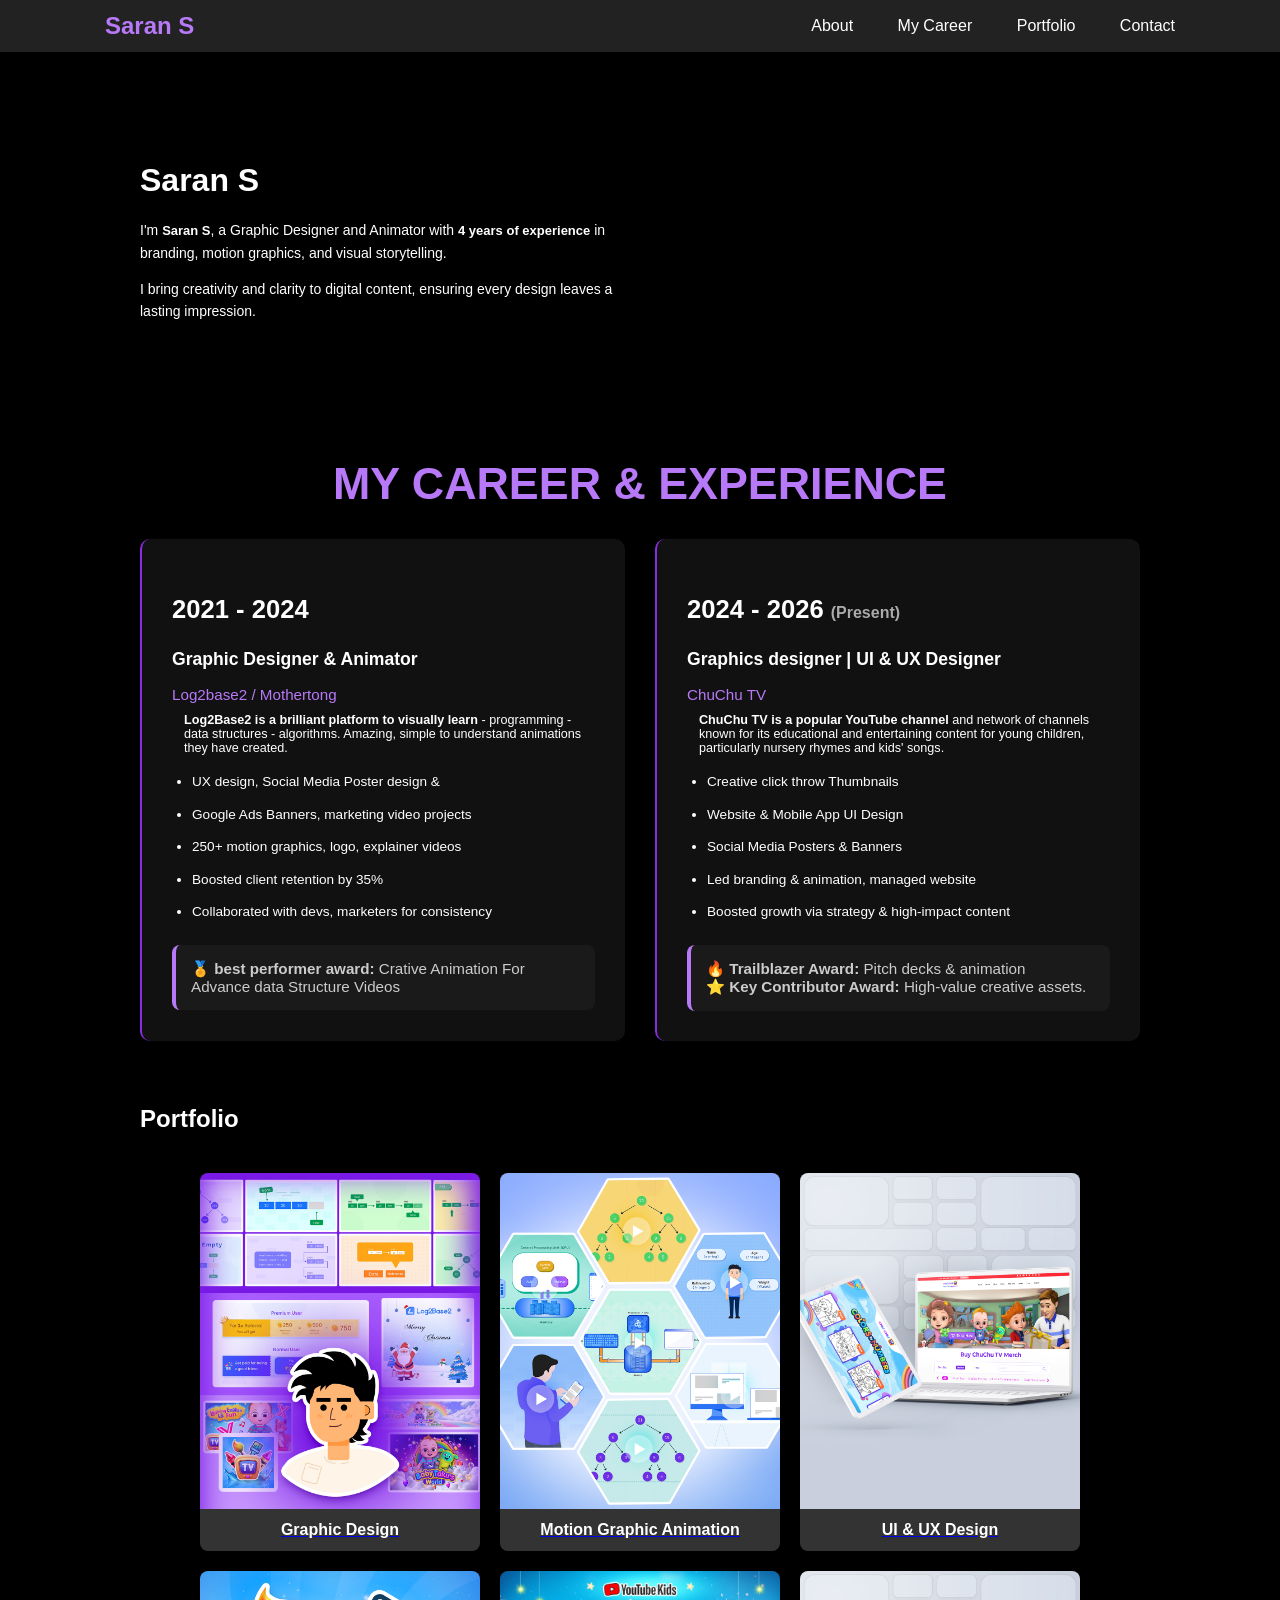
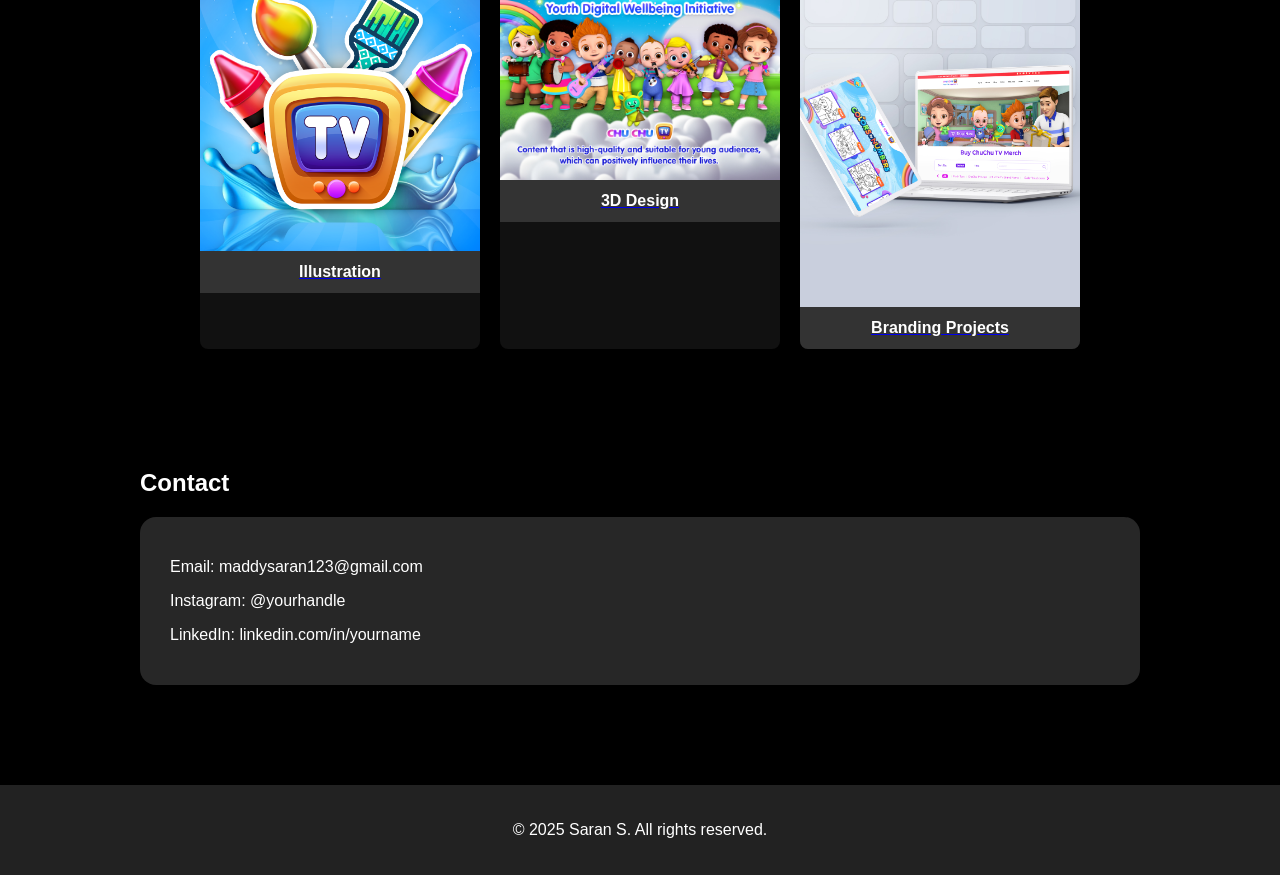
==== index.html @ 2d2abcc3 "Updated portfolio website" ====
<!DOCTYPE html>
<html lang="en">
<head>
  <meta charset="UTF-8" />
  <meta name="viewport" content="width=device-width, initial-scale=1.0" />
  <title>Saran S Portfolio</title>
<link rel="stylesheet" href="./CSS/styles.css">

  <!-- tsParticles CDN for animated particles background -->
  <script src="https://cdn.jsdelivr.net/npm/tsparticles@3/tsparticles.bundle.min.js"></script>

  <style>
    body {
      font-family: 'Montserrat', sans-serif;
      margin: 0;
      background-color: #000000;
      color: #ffffff;
      transition: background-color 0.3s;
      position: relative;
      z-index: 1;
    }

    /* Particle canvas styling */
#tsparticles {
  position: fixed;
  top: 0;
  left: 0;
  width: 100%;
  height: 100%;
  z-index: 0;
}


header {
  background-color: #222;
  color: white;
  padding: 12px 60px;
  position: sticky;
  top: 0;
  z-index: 1000;
}
.nav-links a:hover {
  color: #00c3ff;
}

    footer {
      background-color: #222;
      color: white;
      text-align: center;
      padding: 20px;
      margin-top: 40px;
    }

    

    #lightbox {
      display: none;
      position: fixed;
      z-index: 999;
      top: 0;
      left: 0;
      width: 100vw;
      height: 100vh;
      background: rgba(0, 0, 0, 0.9);
      justify-content: center;
      align-items: center;
    }

    #lightbox img {
      max-width: 80%;
      max-height: 80%;
      border-radius: 10px;
      box-shadow: 0 0 30px rgba(255, 255, 255, 0.3);
    }

    #lightbox button {
      background: none;
      border: none;
      color: white;
      font-size: 3rem;
      cursor: pointer;
      padding: 20px;
      user-select: none;
    }

    #lightbox button:hover {
      color: #f39c12;
    }
  </style>
</head>
<body>
  

<!-- Particle Background Canvas -->
<div id="tsparticles"></div>

<header>
  <div class="header-container">
    <div class="logo">
      <a href="index.html">Saran S</a>
    </div>
    <nav class="nav-links">
      
      <a href="#about">About</a>
      <a href="#career">My Career</a>
      <a href="#portfolio">Portfolio</a>
      <a href="#contact">Contact</a>
    </nav>
  </div>
</header>


<section id="about" class="angled-section">
<!-- <div class="video-container">
  <video autoplay muted loop playsinline>
    <source src="videos/profile.mp4" type="video/mp4">
  </video>
</div> -->

  <div class="about-wrapper">
    <div class="about-left">
      <h2>Saran S</h2>
      <p>
        I'm <span class="font-width">Saran S</span>, a Graphic Designer and Animator with <span class="font-width">4 years of experience</span> in branding, motion graphics, and visual storytelling.
      </p>
      <p>
        I bring creativity and clarity to digital content, ensuring every design leaves a lasting impression.
      </p>
    </div>

    <div class="about-right">
      <video autoplay muted loop playsinline width="100%">
        <source src="D:\Saran\Saran_Portfolio\Videos\Intro_Portfolio.mp4" type="video/mp4">
        Your browser does not support the video tag.
      </video>
    </div>
  </div>
</section>


<section id="career" class="career-section">
  <h2 class="section-title">My Career & Experience</h2>
  <div class="career-container">
    <!-- Left Block -->
    <div class="career-box">
      <h3>2021 - 2024</h3>
      <p class="role">Graphic Designer & Animator</p>
      <p class="company">Log2base2 / Mothertong</p>
      <p class="company-data"><strong>Log2Base2 is a brilliant platform to visually learn</strong> - programming - data structures - algorithms. Amazing, simple to understand animations they have created.</p>

      <ul class="company-data-skill">
        <li>UX design, Social Media Poster design & </li>
        <li>Google Ads Banners, marketing video projects</li>
        <li>250+ motion graphics, logo, explainer videos</li>
        <li>Boosted client retention by 35%</li>
        <li>Collaborated with devs, marketers for consistency</li>
      </ul>
      <div class="award">
        <strong>🏅 best performer award:</strong> Crative Animation For Advance data Structure Videos
      </div>
    </div>

    <!-- Right Block -->
    <div class="career-box">
      <h3>2024 - 2026 <span class="present">(Present)</span></h3>
      <p class="role"> Graphics designer | UI & UX Designer</p>
      <p class="company">ChuChu TV </p>
      <p class="company-data"><strong>ChuChu TV is a popular YouTube channel</strong> and network of channels known for its educational and entertaining content for young children, particularly nursery rhymes and kids' songs.</p>
      <ul class="company-data-skill">
        <li>Creative click throw Thumbnails</li>
        <li>Website & Mobile App UI Design</li>
        <li>Social Media Posters & Banners</li>
        <li>Led branding & animation, managed website</li>
        <li>Boosted growth via strategy & high-impact content</li>
      </ul>
      <div class="award">
        <strong>🔥 Trailblazer Award:</strong> Pitch decks & animation<br>
        <strong>⭐ Key Contributor Award:</strong> High-value creative assets.
      </div>
    </div>
  </div>
</section>


<section id="portfolio">
  <h2>Portfolio</h2>
  <div class="portfolio-grid">
    <div class="portfolio-card">
      <a href="page-1.html?img=img/Graphics-design_Banners.jpg">
        <img src="img/Graphics-design_Banners.jpg" alt="Graphic Design" />
        <div class="card-caption">Graphic Design</div>
      </a>
    </div>

    <div class="portfolio-card">
      <a href="viewer.html?img=img/2D-Animations_Banners.jpg">
        <img src="img/2D-Animations_Banners.jpg" alt="Motion Graphic Animation" />
        <div class="card-caption">Motion Graphic Animation</div>
      </a>
    </div>

    <div class="portfolio-card">
      <a href="viewer.html?img=img/UI_UX_design_Banners.jpg">
        <img src="img/UI_UX_design_Banners.jpg" alt="UI & UX Design" />
        <div class="card-caption">UI & UX Design</div>
      </a>
    </div>

    <!-- 🔽 NEW 3 ITEMS BELOW 🔽 -->

    <div class="portfolio-card">
      <a href="viewer.html?img=img/1_Icon.png">
        <img src="img/1_Icon.png" alt="Illustration" />
        <div class="card-caption">Illustration</div>
      </a>
    </div>

    <div class="portfolio-card">
      <a href="viewer.html?img=img/Banner_1.jpg">
        <img src="img/Banner_1.jpg" alt="3D Design" />
        <div class="card-caption">3D Design</div>
      </a>
    </div>

    <div class="portfolio-card">
      <a href="viewer.html?img=img/UI_UX_design_Banners.jpg">
        <img src="img/UI_UX_design_Banners.jpg" alt="Branding Projects" />
        <div class="card-caption">Branding Projects</div>
      </a>
    </div>
  </div>
</section>


<section id="contact">
  <h2>Contact</h2>
  <div class="card">
    <p>Email: maddysaran123@gmail.com</p>
    <p>Instagram: @yourhandle</p>
    <p>LinkedIn: linkedin.com/in/yourname</p>
  </div>
</section>

<footer>
  <p>© 2025 Saran S. All rights reserved.</p>
</footer>

<!-- Lightbox Modal -->
<div id="lightbox" onclick="closeLightbox(event)">
  <button id="prevBtn" onclick="prevImage(event)">❮</button>
  <img id="lightbox-img" src="" alt="Expanded view" />
  <button id="nextBtn" onclick="nextImage(event)">❯</button>
</div>

<script>
  const images = [
    "E:\\Saran_New\\Try\\img\\1_Icon.png",
    "E:\\Saran_New\\Try\\img\\2_Icon.png",
    "E:\\Saran_New\\Try\\img\\3_Icon.png",
  ];
  let currentIndex = 0;

  function openLightbox(index) {
    currentIndex = index;
    document.getElementById('lightbox-img').src = images[currentIndex];
    document.getElementById('lightbox').style.display = 'flex';
  }

  function closeLightbox(e) {
    if (e.target.id === 'lightbox' || e.target.id === 'lightbox-img') {
      document.getElementById('lightbox').style.display = 'none';
    }
  }

  function prevImage(e) {
    e.stopPropagation();
    currentIndex = (currentIndex - 1 + images.length) % images.length;
    document.getElementById('lightbox-img').src = images[currentIndex];
  }

  function nextImage(e) {
    e.stopPropagation();
    currentIndex = (currentIndex + 1) % images.length;
    document.getElementById('lightbox-img').src = images[currentIndex];
  }

  document.addEventListener('keydown', function (e) {
    if (e.key === 'Escape') {
      document.getElementById('lightbox').style.display = 'none';
    }
  });

  // Initialize particles
  tsParticles.load("tsparticles", {
    fullScreen: { enable: false },
    background: {
      color: { value: "#f5f5f5" }
    },
    particles: {
      number: { value: 50 },
      color: { value: "#999999" },
      shape: { type: "circle" },
      opacity: { value: 0.5 },
      size: { value: { min: 1, max: 5 } },
      move: {
        enable: true,
        speed: 1,
        direction: "none",
        outModes: "out"
      },
      links: {
        enable: true,
        distance: 120,
        color: "#cccccc",
        opacity: 0.3
      }
    },
    interactivity: {
      events: {
        onHover: { enable: true, mode: "repulse" },
        resize: true
      }
    }
  });
</script>

</body>
</html>
---- CSS/styles.css ----
.header-container {
  display: flex;
  justify-content: space-between;
  align-items: center;
  max-width: 1100px;
  margin: auto;
}

.logo a {
  font-size: 1.5rem;
  font-weight: bold;
  /* border: 2px solid white; */
  padding: 5px 15px;
  border-radius: 6px;

    text-decoration: none;
  color: #b879f8;
  font-weight: bold;
}

.nav-links a {
  color: white;
  margin-left: 25px;
  text-decoration: none;
  font-weight: 500;
  transition: color 0.3s;
}

.nav-links a:hover {
  color: #00c3ff;
}


    nav a {
      margin: 0 15px;
      color: #fff;
      text-decoration: none;
      transition: color 0.3s;
    }

    nav a:hover {
      color: #f39c12;
    }

    section {
      padding: 40px 20px;
      max-width: 1000px;
      margin: auto;
      transition: transform 0.3s, box-shadow 0.3s;
    }

    .portfolio {
      display: grid;
      grid-template-columns: repeat(auto-fit, minmax(250px, 1fr));
      gap: 20px;
    }

    .portfolio img {
      width: 100%;
      border-radius: 10px;
      transition: transform 0.3s, box-shadow 0.3s;
      box-shadow: 0 2px 10px rgba(0, 0, 0, 0.05);
      cursor: pointer;
    }

    .portfolio img:hover {
      transform: scale(1.05);
      box-shadow: 0 4px 15px rgba(0, 0, 0, 0.2);
    }

 

    #lightbox {
      display: none;
      position: fixed;
      z-index: 999;
      top: 0;
      left: 0;
      width: 100vw;
      height: 100vh;
      background: rgba(0, 0, 0, 0.9);
      justify-content: center;
      align-items: center;
      flex-direction: row;
    }

    #lightbox img {
      max-width: 80%;
      max-height: 80%;
      border: 4px solid white;
      border-radius: 10px;
      box-shadow: 0 0 30px rgba(255, 255, 255, 0.2);
      animation: zoomIn 0.3s ease;
    }

    @keyframes zoomIn {
      from { transform: scale(0.7); opacity: 0; }
      to { transform: scale(1); opacity: 1; }
    }

    #lightbox button {
      background: none;
      border: none;
      color: white;
      font-size: 3rem;
      cursor: pointer;
      padding: 20px;
      user-select: none;
      transition: color 0.2s;
    }

    #lightbox button:hover {
      color: #f39c12;
    }

      .card {
      background: #272727;
      border-radius: 16px;
      padding: 25px 30px;
      box-shadow: 0 4px 20px rgba(0, 0, 0, 0.05);
      transition: transform 0.3s, box-shadow 0.3s;
      margin: 20px 0;
    }

    /* .card {
      background: #272727;
      border-radius: 16px;
      padding: 25px 30px;
      box-shadow: 0 4px 20px rgba(0, 0, 0, 0.05);
      transition: transform 0.3s, box-shadow 0.3s;
    } */

    .card:hover {
      transform: translateY(-5px);
      box-shadow: 0 8px 25px rgba(0, 0, 0, 0.1);
    }

    .image-box {
      text-align: center;
    }

    .image-box img {
      margin-bottom: 0;
    }

    .image-caption {
      font-size: 1rem;
      color: #333;
      background: rgba(0, 0, 0, 0.05);
      padding: 6px 0;
      border-radius: 8px;
    }

    /* Viewer Page */

    .container {
      display: flex;
      flex-direction: column;
      align-items: center;
      padding: 30px;
    }

    .main-image {
      max-width: 90vw;
      max-height: 100vh;
      margin-bottom: 30px;
      border-radius: 12px;
      box-shadow: 0 0 30px rgba(255, 255, 255, 0.1);
      cursor: pointer;
      transition: transform 0.3s, opacity 0.3s;
    }

    .gallery {
  display: flex;
  flex-direction: column;
  align-items: center;
  gap: 15px;
}


    .gallery img {
      max-width: 90vw;
      max-height: 70vh;
      margin-bottom: 30px;
      border-radius: 12px;
      box-shadow: 0 0 30px rgba(255, 255, 255, 0.1);
      cursor: pointer;
      transition: transform 0.3s, opacity 0.3s;
    }

        .main-image:hover {
      transform: scale(1.1);
      opacity: 1;
    }

    .gallery img:hover {
      transform: scale(1.1);
      opacity: 1;
    }

    

    a.back {
      position: absolute;
      top: 20px;
      left: 20px;
      color: white;
      font-size: 18px;
      text-decoration: none;
      background: rgba(179, 2, 179, 0);
      padding: 8px 16px;
      border-radius: 6px;
    }

    a.back:hover {
      background: rgba(255,255,255,0.3);
    }

  

    .portfolio {
      display: grid;
      grid-template-columns: repeat(auto-fit, minmax(250px, 1fr));
      gap: 20px;
    }

    .image-box {
      text-align: center;
    }

    .image-box img {
      width: 100%;
      border-radius: 10px;
      transition: transform 0.3s;
      box-shadow: 0 2px 10px rgba(0, 0, 0, 0.1);
      cursor: pointer;
    }

    .image-box img:hover {
      transform: scale(1.05);
    }

    .image-caption {
      background-color: rgba(0, 0, 0, 0.05);
      border-radius: 8px;
      padding: 5px;
      margin-top: 5px;
    }

    .back-button {
  display: inline-block;
  margin: 30px auto;
  padding: 12px 24px;
  background-color: #333;
  color: white;
  text-decoration: none;
  border-radius: 8px;
  font-weight: bold;
  transition: background-color 0.3s ease;
  text-align: center;
}

/* Center inside parent container */
.back-button-container {
  padding-left: 15px;
  text-align: left;
}

.back-button:hover {
  background-color: #00c3ff;
  color: #000;
}


        /* Viewer Page */


/* OLD About */
    .about-container {
  display: flex;
  flex-wrap: wrap;
  align-items: center;
  gap: 30px;
  margin-top: 20px;
  background: #ffffffc9;
  padding: 30px;
  border-radius: 16px;
  box-shadow: 0 4px 20px rgba(0, 0, 0, 0.05);
}

.about-text {
  flex: 1;
  min-width: 250px;
}

.about-image {
  flex: 1;
  text-align: center;
  min-width: 250px;
}

.about-image img {
  max-width: 100%;
  height: auto;
  border-radius: 12px;
  box-shadow: 0 0 20px rgba(0, 0, 0, 0.1);
}

/* OLD About */

.angled-section {
  /* background: #000000; */
  /* clip-path: polygon(0 5%, 100% 0%, 100% 95%, 0% 100%); */
  padding: 60px 20px;
  margin-top: 0px;
  color: #ffffff;
}

.about-wrapper {
  max-width: 1100px;
  margin: auto;
  display: flex;
  flex-wrap: wrap;
  align-items: center;
  gap: 40px;
}

.about-left {
  flex: 1;
  min-width: 280px;
}

.about-left h2 {
  font-size: 32px;
  margin-bottom: 20px;
}

.about-left p {
  font-size: 14px;
  line-height: 1.6;
  margin-bottom: 10px;
}

.about-right {
  flex: 1;
  text-align: center;
  min-width: 250px;
}

.about-right img {
  max-width: 100%;
  height: auto;
  border-radius: 12px;
  box-shadow: 0 0 20px rgba(0, 0, 0, 0.15);
}

body {
  font-family: 'Montserrat', sans-serif;
  margin: 0;
  background-color: #c9c9c9;
  color: #423d3d;
  transition: background-color 0.3s;
  position: relative;
  z-index: 1; /* Already here */
}

main, header, section, footer {
  position: relative;
  z-index: 1; /* Add this to ensure content is above particle canvas */
}

#tsparticles {
  pointer-events: none;
}

.portfolio-grid {
  display: flex;
  gap: 20px;
  flex-wrap: wrap;
  justify-content: center;
  padding: 20px;
}

.portfolio-card {
  background-color: #1e1e1e;
  border-radius: 20px;
  overflow: hidden;
  width: 300px;
  box-shadow: 0 4px 12px rgba(0, 0, 0, 0.3);
  transition: transform 0.3s ease;
}

.portfolio-card:hover {
  transform: scale(1.03);
}

.portfolio-card img {
  width: 100%;
  display: block;
  height: auto;
}

.card-caption {
  background-color: #333;
  color: white;
  text-align: center;
  padding: 10px;
  font-weight: 500;
}

.font-width {
  font-size: 13px;
  font-weight: bold;
}

.portfolio-grid {
  display: flex;
  flex-wrap: wrap;
  justify-content: center;
  gap: 20px;
  padding: 20px;
}

.portfolio-card {
  width: 280px;
  background-color: #111;
  border-radius: 8px;
  overflow: hidden;
  text-align: center;
  transition: transform 0.3s ease;
}

.portfolio-card img {
  width: 100%;
  height: auto;
  display: block;
}

.card-caption {
  padding: 12px;
  font-weight: bold;
}

.section-title {
  text-align: center;
  font-size: 2.8rem;
  color: #b879f8;
  margin-bottom: 30px;
  font-weight: bold;
  text-transform: uppercase;
}

.career-section {
  /* background-color: #0a0a0a; */
  padding: 5px  20px;
  color: #ffffff;
}

.career-container {
  display: flex;
  flex-wrap: wrap;
  justify-content: space-between;
  gap: 30px;
}

.career-box {
  flex: 1;
  min-width: 300px;
  max-width: 48%;
  background-color: #111;
  border-left: 2px solid #8a2be2;
  padding: 30px;
  border-radius: 10px;
  /* box-shadow: 0 0 20px rgba(138, 43, 226, 0.3); */
  position: relative;
}

.career-box h3 {
  font-size: 1.6rem;
  color: #fff;
}

.present {
  font-size: 1rem;
  color: #aaa;
}

.role {
  font-weight: bold;
  font-size: 1.1rem;
  margin: 10px 0;
}

.company {
  color: #b879f8;
  font-weight: 500;
  font-size: 0.95rem;
  margin-bottom: -2px;
}

.company-data {
  /* color: #b879f8; */
  font-size: 0.79rem;
  margin-bottom: 15px;
  padding-left: 12px;
}

.company-data-skill {
  /* color: #b879f8; */
  font-size: 0.85rem;
  
}

.career-box ul {
  padding-left: 20px;
  line-height: 1.8;
}

.career-box ul li {
  margin-bottom: 8px;
}

.award {
  margin-top: 20px;
  background-color: #1a1a1a;
  padding: 15px;
  border-radius: 8px;
  font-size: 0.95rem;
  color: #ccc;
  border-left: 4px solid #b879f8;
}
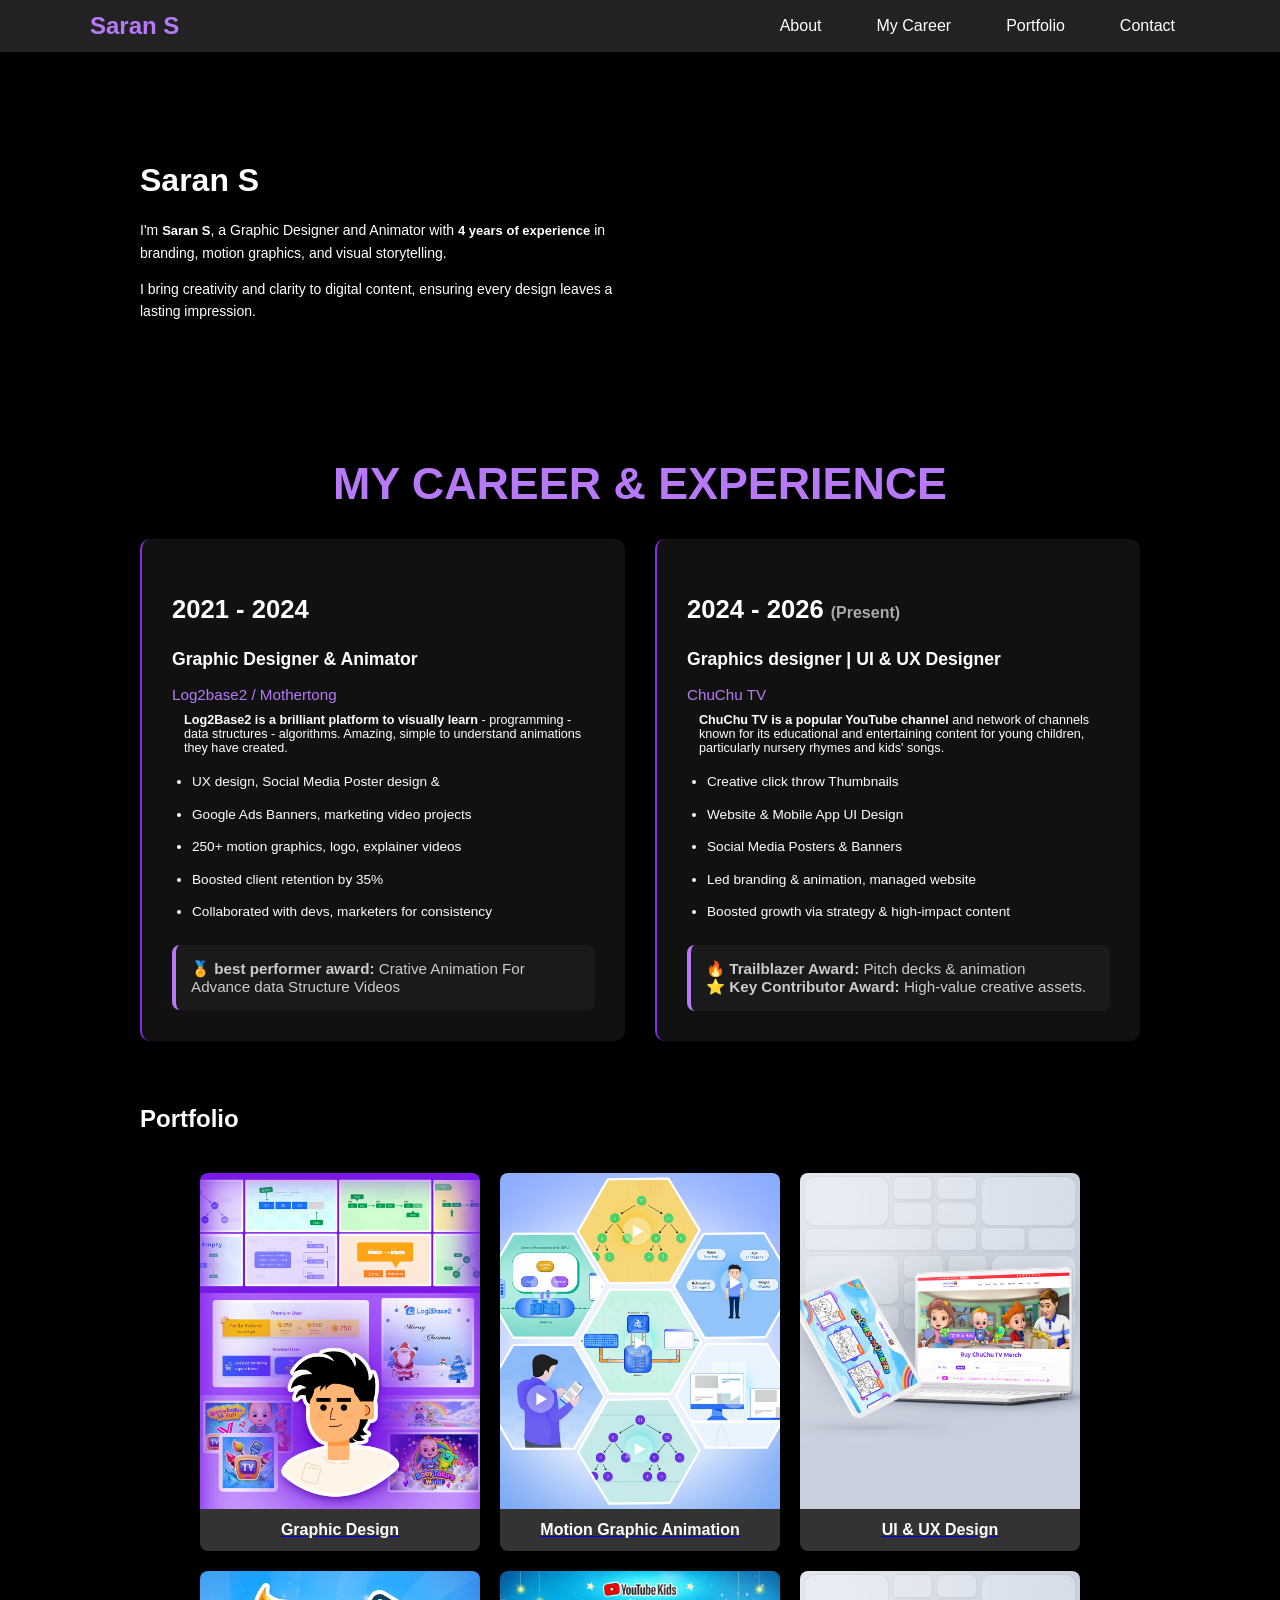
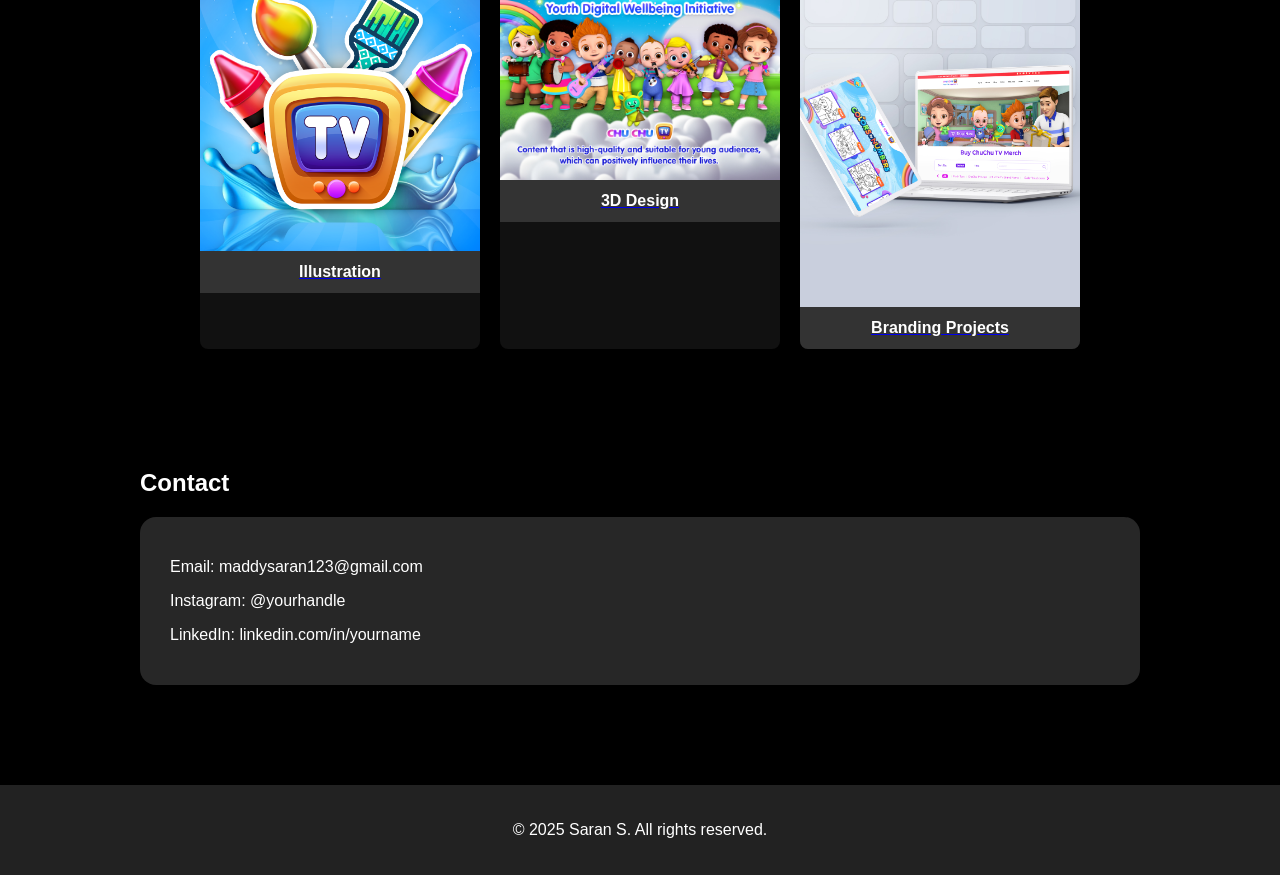
==== commit 0284a51a: "Updated portfolio website" ====
--- a/index.html
+++ b/index.html
@@ -31,13 +31,17 @@
 }
 
 
-header {
+/* header {
   background-color: #222;
   color: white;
   padding: 12px 60px;
   position: sticky;
   top: 0;
   z-index: 1000;
+} */
+ header {
+  background: #222;
+  padding: 12px 60px;
 }
 .nav-links a:hover {
   color: #00c3ff;
@@ -130,7 +134,7 @@
 
     <div class="about-right">
       <video autoplay muted loop playsinline width="100%">
-        <source src="D:\Saran\Saran_Portfolio\Videos\Intro_Portfolio.mp4" type="video/mp4">
+        <source src="\Videos\Intro_Portfolio.mp4" type="video/mp4">
         Your browser does not support the video tag.
       </video>
     </div>
@@ -186,21 +190,21 @@
   <h2>Portfolio</h2>
   <div class="portfolio-grid">
     <div class="portfolio-card">
-      <a href="page-1.html?img=img/Graphics-design_Banners.jpg">
+      <a href="page-1.html">
         <img src="img/Graphics-design_Banners.jpg" alt="Graphic Design" />
         <div class="card-caption">Graphic Design</div>
       </a>
     </div>
 
     <div class="portfolio-card">
-      <a href="viewer.html?img=img/2D-Animations_Banners.jpg">
+      <a href="viewer.html">
         <img src="img/2D-Animations_Banners.jpg" alt="Motion Graphic Animation" />
         <div class="card-caption">Motion Graphic Animation</div>
       </a>
     </div>
 
     <div class="portfolio-card">
-      <a href="viewer.html?img=img/UI_UX_design_Banners.jpg">
+      <a href="viewer.html">
         <img src="img/UI_UX_design_Banners.jpg" alt="UI & UX Design" />
         <div class="card-caption">UI & UX Design</div>
       </a>
--- a/CSS/styles.css
+++ b/CSS/styles.css
@@ -1,12 +1,12 @@
-.header-container {
+/* .header-container {
   display: flex;
   justify-content: space-between;
   align-items: center;
   max-width: 1100px;
   margin: auto;
-}
-
-.logo a {
+} */
+
+/* .logo a {
   font-size: 1.5rem;
   font-weight: bold;
   /* border: 2px solid white; */
@@ -16,18 +16,64 @@
     text-decoration: none;
   color: #b879f8;
   font-weight: bold;
-}
-
-.nav-links a {
+} */
+
+/* .nav-links a {
   color: white;
   margin-left: 25px;
   text-decoration: none;
   font-weight: 500;
   transition: color 0.3s;
+} */
+
+header {
+  background: #222;
+  padding: 15px 20px;
+}
+
+.header-container {
+  display: flex;
+  justify-content: space-between;
+  align-items: center;
+  max-width: 1100px;
+  margin: auto;
+}
+
+.logo a {
+  color: #b879f8;
+  text-decoration: none;
+  font-size: 24px;
+  font-weight: bold;
+}
+
+.nav-links {
+  display: flex;
+  gap: 25px;
+}
+
+.nav-links a {
+  color: white;
+  text-decoration: none;
+}
+
+/* Mobile Responsive */
+@media (max-width: 768px) {
+
+  .header-container {
+    flex-direction: column;
+    gap: 15px;
+  }
+
+  .nav-links {
+    flex-direction: column;
+    align-items: center;
+    gap: 12px;
+  }
+
 }
 
 .nav-links a:hover {
-  color: #00c3ff;
+  color: #b879f8;
 }
 
 
@@ -39,7 +85,7 @@
     }
 
     nav a:hover {
-      color: #f39c12;
+      color: #f29c12;
     }
 
     section {
@@ -530,3 +576,88 @@
   border-left: 4px solid #b879f8;
 }
 
+
+.viewer{
+    display:none;
+    position:fixed;
+    top:0;
+    left:0;
+    width:100%;
+    height:100%;
+    background:rgba(0,0,0,0.95);
+    justify-content:center;
+    align-items:center;
+    z-index:9999;
+}
+
+.viewer img{
+    max-width:90%;
+    max-height:90%;
+}
+
+
+/* Page gallery */
+.gallery{
+    display:grid;
+    grid-template-columns:repeat(auto-fit,minmax(250px,1fr));
+    gap:20px;
+    padding:45px;
+}
+
+.gallery img{
+    width:100%;
+    height:250px;
+    object-fit:cover;
+    border-radius:10px;
+    cursor:pointer;
+    transition:0.3s;
+}
+
+.gallery img:hover{
+    transform:scale(1.05);
+}
+
+.lightbox{
+    display:none;
+    position:fixed;
+    top:0;
+    left:0;
+    width:100%;
+    height:100%;
+    background:rgba(0,0,0,.95);
+    justify-content:center;
+    align-items:center;
+    z-index:9999;
+}
+
+.lightbox img{
+    max-width:85%;
+    max-height:85%;
+    border-radius:10px;
+}
+
+.close{
+    position:absolute;
+    top:50px;
+    right:35px;
+    font-size:40px;
+    cursor:pointer;
+}
+
+.prev,
+.next{
+    position:absolute;
+    top:50%;
+    transform:translateY(-50%);
+    font-size:50px;
+    cursor:pointer;
+    padding:10px;
+}
+
+.prev{
+    left:20px;
+}
+
+.next{
+    right:20px;
+}
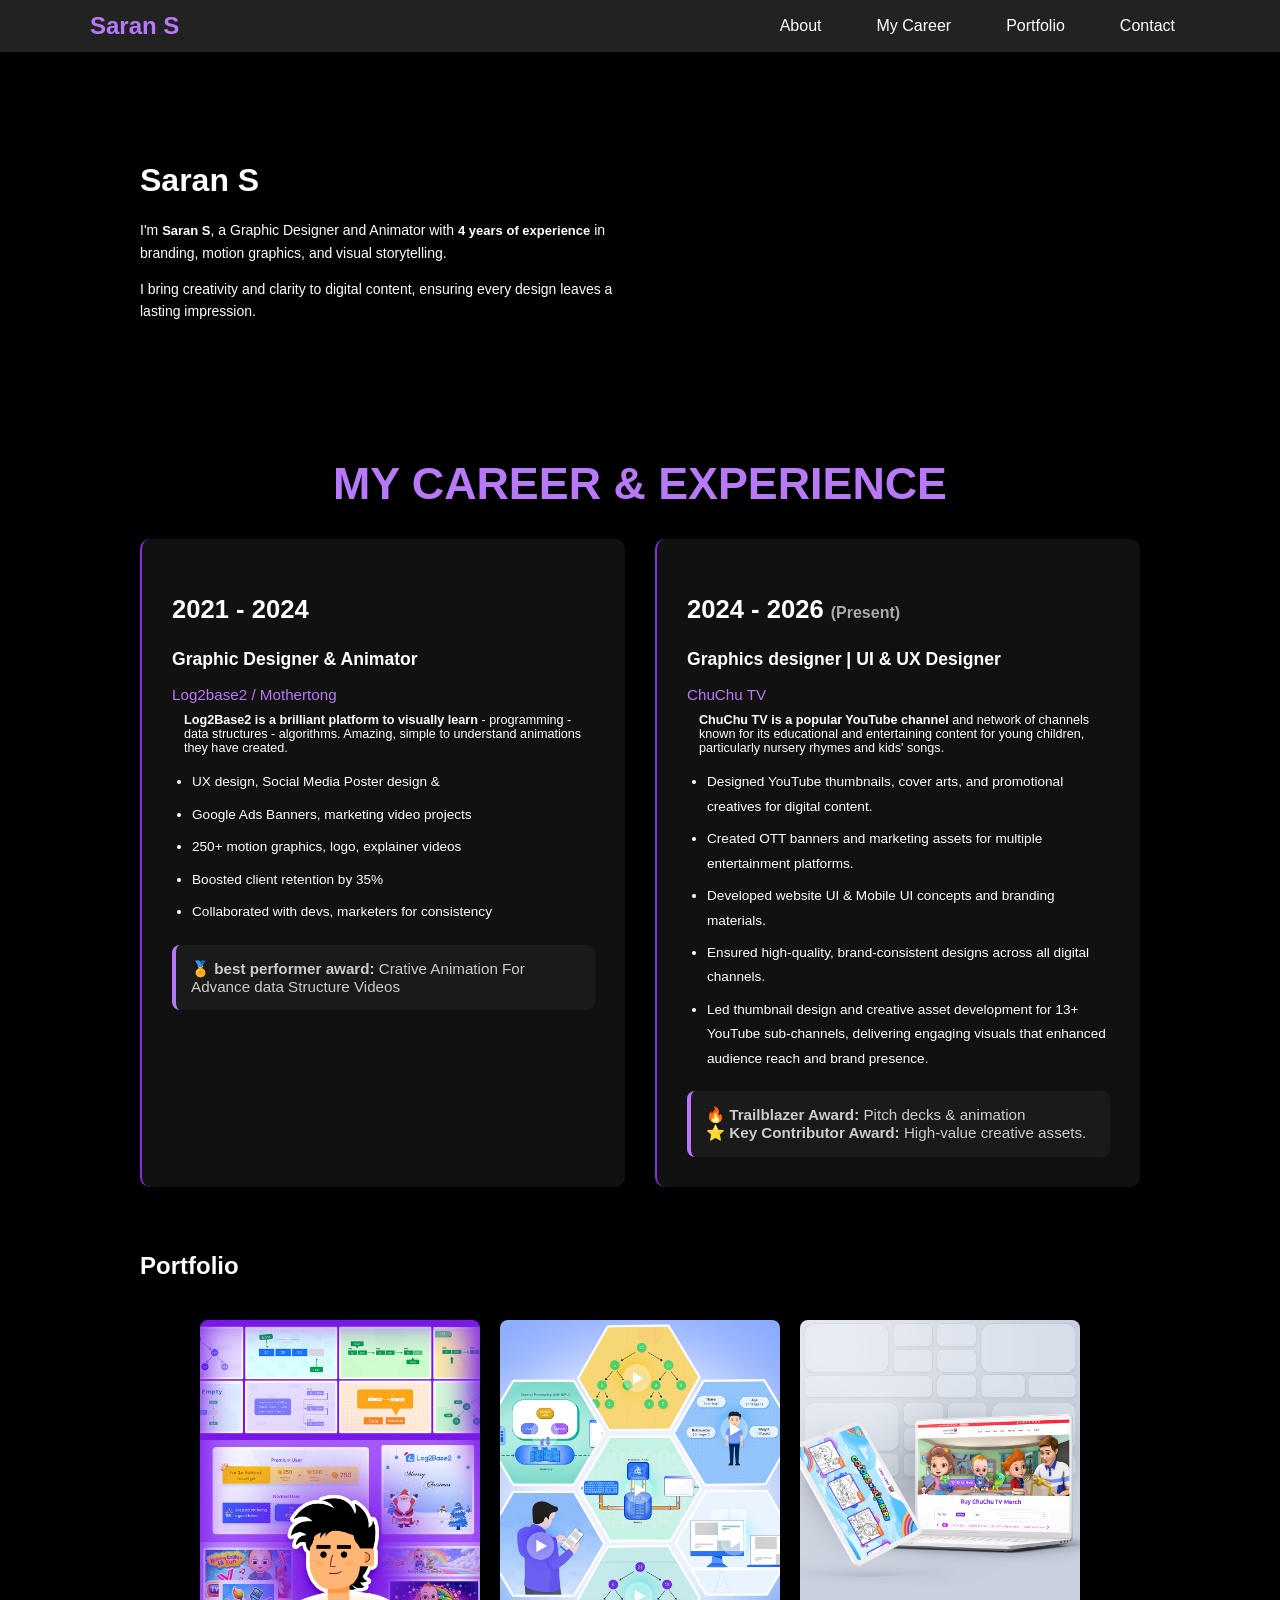
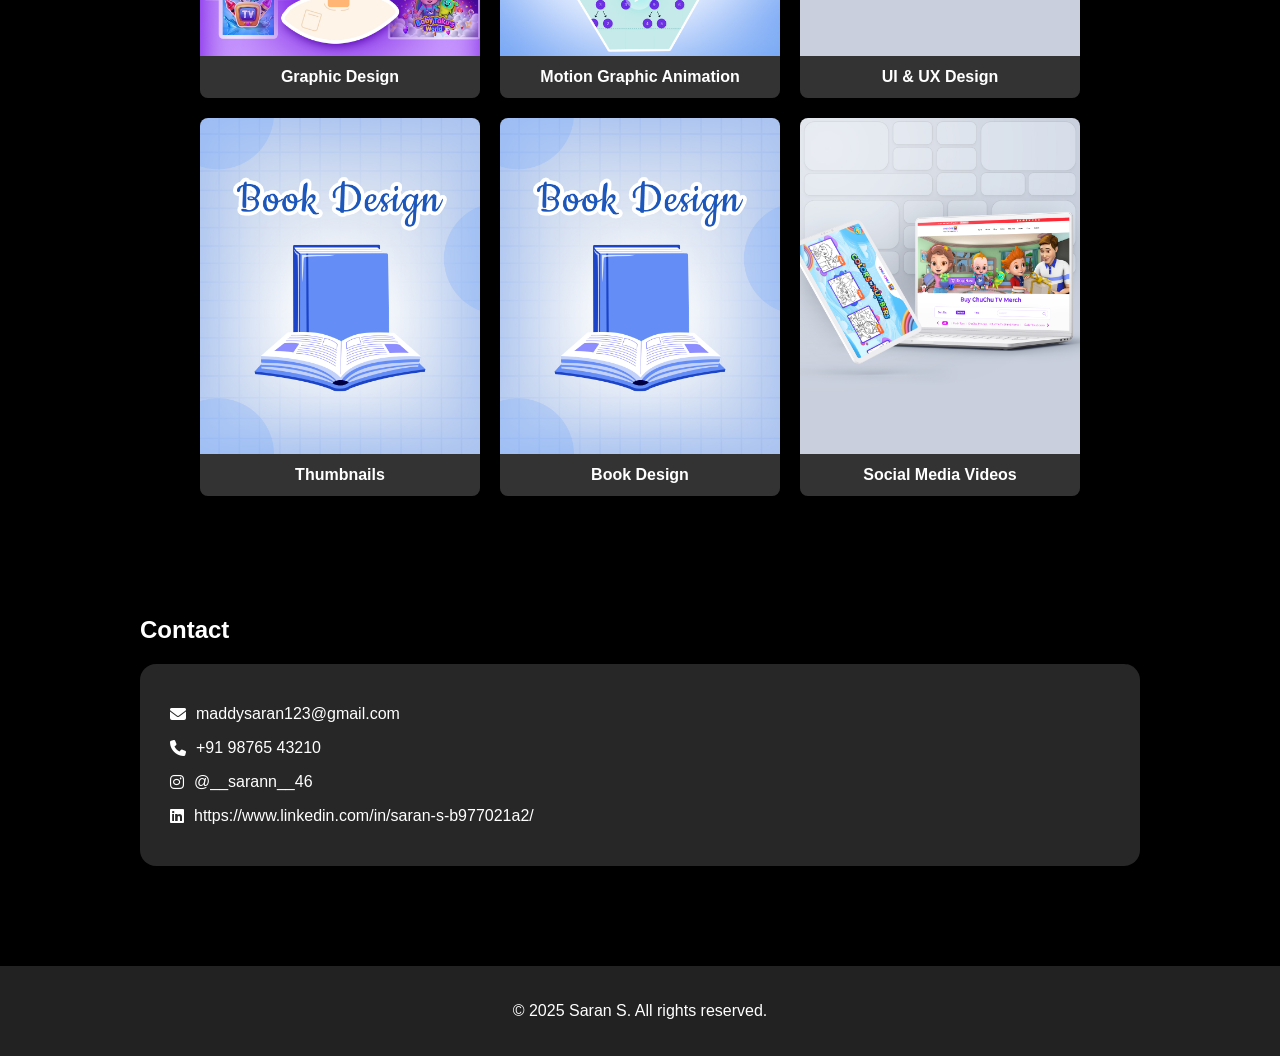
==== commit f649912e: "initial commit" ====
--- a/index.html
+++ b/index.html
@@ -5,6 +5,7 @@
   <meta name="viewport" content="width=device-width, initial-scale=1.0" />
   <title>Saran S Portfolio</title>
 <link rel="stylesheet" href="./CSS/styles.css">
+<link rel="stylesheet" href="https://cdnjs.cloudflare.com/ajax/libs/font-awesome/6.5.1/css/all.min.css">
 
   <!-- tsParticles CDN for animated particles background -->
   <script src="https://cdn.jsdelivr.net/npm/tsparticles@3/tsparticles.bundle.min.js"></script>
@@ -43,9 +44,9 @@
   background: #222;
   padding: 12px 60px;
 }
-.nav-links a:hover {
+/* .nav-links a:hover {
   color: #00c3ff;
-}
+} */
 
     footer {
       background-color: #222;
@@ -103,8 +104,8 @@
     <div class="logo">
       <a href="index.html">Saran S</a>
     </div>
+
     <nav class="nav-links">
-      
       <a href="#about">About</a>
       <a href="#career">My Career</a>
       <a href="#portfolio">Portfolio</a>
@@ -171,11 +172,11 @@
       <p class="company">ChuChu TV </p>
       <p class="company-data"><strong>ChuChu TV is a popular YouTube channel</strong> and network of channels known for its educational and entertaining content for young children, particularly nursery rhymes and kids' songs.</p>
       <ul class="company-data-skill">
-        <li>Creative click throw Thumbnails</li>
-        <li>Website & Mobile App UI Design</li>
-        <li>Social Media Posters & Banners</li>
-        <li>Led branding & animation, managed website</li>
-        <li>Boosted growth via strategy & high-impact content</li>
+        <li>Designed YouTube thumbnails, cover arts, and promotional creatives for digital content.</li>
+        <li>Created OTT banners and marketing assets for multiple entertainment platforms.</li>
+        <li>Developed website UI & Mobile UI concepts and branding materials.</li>
+        <li>Ensured high-quality, brand-consistent designs across all digital channels.</li>
+        <li>Led thumbnail design and creative asset development for 13+ YouTube sub-channels, delivering engaging visuals that enhanced audience reach and brand presence.</li>
       </ul>
       <div class="award">
         <strong>🔥 Trailblazer Award:</strong> Pitch decks & animation<br>
@@ -213,23 +214,23 @@
     <!-- 🔽 NEW 3 ITEMS BELOW 🔽 -->
 
     <div class="portfolio-card">
-      <a href="viewer.html?img=img/1_Icon.png">
-        <img src="img/1_Icon.png" alt="Illustration" />
-        <div class="card-caption">Illustration</div>
-      </a>
-    </div>
-
-    <div class="portfolio-card">
-      <a href="viewer.html?img=img/Banner_1.jpg">
-        <img src="img/Banner_1.jpg" alt="3D Design" />
-        <div class="card-caption">3D Design</div>
+      <a href="viewer.html?img=img/Print_Designs.jpg">
+        <img src="img/Print_Designs.jpg" alt="Thumbnails" />
+        <div class="card-caption">Thumbnails</div>
+      </a>
+    </div>
+
+    <div class="portfolio-card">
+      <a href="viewer.html?img=img/Print_Designs.jpg">
+        <img src="img/Print_Designs.jpg" alt="Book Design" />
+        <div class="card-caption">Book Design</div>
       </a>
     </div>
 
     <div class="portfolio-card">
       <a href="viewer.html?img=img/UI_UX_design_Banners.jpg">
         <img src="img/UI_UX_design_Banners.jpg" alt="Branding Projects" />
-        <div class="card-caption">Branding Projects</div>
+        <div class="card-caption">Social Media Videos</div>
       </a>
     </div>
   </div>
@@ -237,12 +238,31 @@
 
 
 <section id="contact">
-  <h2>Contact</h2>
-  <div class="card">
-    <p>Email: maddysaran123@gmail.com</p>
-    <p>Instagram: @yourhandle</p>
-    <p>LinkedIn: linkedin.com/in/yourname</p>
-  </div>
+  
+<h2>Contact</h2>
+
+<div class="card">
+<p>
+  <i class="fas fa-envelope"></i>
+  <a href="mailto:maddysaran123@gmail.com">maddysaran123@gmail.com</a>
+</p>
+
+<p>
+  <i class="fas fa-phone"></i>
+  <a href="tel:+919876543210">+91 98765 43210</a>
+</p>
+
+<p>
+  <i class="fab fa-instagram"></i>
+  <a href="https://www.instagram.com/__sarann__46/" target="_blank">@__sarann__46</a>
+</p>
+
+<p>
+  <i class="fab fa-linkedin"></i>
+  <a href="https://www.linkedin.com/in/saran-s-b977021a2" target="_blank">https://www.linkedin.com/in/saran-s-b977021a2/</a>
+</p>
+</div>
+
 </section>
 
 <footer>
--- a/CSS/styles.css
+++ b/CSS/styles.css
@@ -6,17 +6,7 @@
   margin: auto;
 } */
 
-/* .logo a {
-  font-size: 1.5rem;
-  font-weight: bold;
-  /* border: 2px solid white; */
-  padding: 5px 15px;
-  border-radius: 6px;
-
-    text-decoration: none;
-  color: #b879f8;
-  font-weight: bold;
-} */
+
 
 /* .nav-links a {
   color: white;
@@ -30,6 +20,8 @@
   background: #222;
   padding: 15px 20px;
 }
+
+
 
 .header-container {
   display: flex;
@@ -166,6 +158,7 @@
       box-shadow: 0 4px 20px rgba(0, 0, 0, 0.05);
       transition: transform 0.3s, box-shadow 0.3s;
       margin: 20px 0;
+      
     }
 
     /* .card {
@@ -597,7 +590,7 @@
 
 
 /* Page gallery */
-.gallery{
+/* .gallery{
     display:grid;
     grid-template-columns:repeat(auto-fit,minmax(250px,1fr));
     gap:20px;
@@ -615,9 +608,45 @@
 
 .gallery img:hover{
     transform:scale(1.05);
+} */
+
+.gallery{
+    display:grid;
+    grid-template-columns:repeat(auto-fit,minmax(320px,1fr));
+    gap:25px;
+    padding:30px;
+}
+
+.gallery img{
+    width:100%;
+    height:220px;   /* Fixed height */
+    object-fit:cover;
+    border-radius:12px;
+    cursor:pointer;
+    transition:0.3s;
+}
+
+.gallery img:hover{
+    transform:scale(1.03);
 }
 
 .lightbox{
+    display:none;
+    position:fixed;
+    inset:0;
+    background:rgba(0,0,0,0.95);
+    justify-content:center;
+    align-items:center;
+    z-index:9999;
+}
+
+.lightbox img{
+    max-width:90vw;
+    max-height:90vh;
+    object-fit:contain;
+}
+
+/* .lightbox{
     display:none;
     position:fixed;
     top:0;
@@ -634,7 +663,7 @@
     max-width:85%;
     max-height:85%;
     border-radius:10px;
-}
+} */
 
 .close{
     position:absolute;
@@ -661,3 +690,33 @@
 .next{
     right:20px;
 }
+
+a {
+  text-decoration: none;
+  color: white;
+}
+
+a:hover {
+  text-decoration: none;
+}
+
+
+.card p {
+  display: flex;
+  align-items: center;
+  gap: 10px;
+}
+
+.card a {
+  color: white;
+  text-decoration: none;
+}
+
+.page-description{
+    text-align: center;
+    max-width: 700px;
+    margin: 0 auto 40px auto;
+    color: #bdbdbd;
+    font-size: 16px;
+    line-height: 1.6;
+}
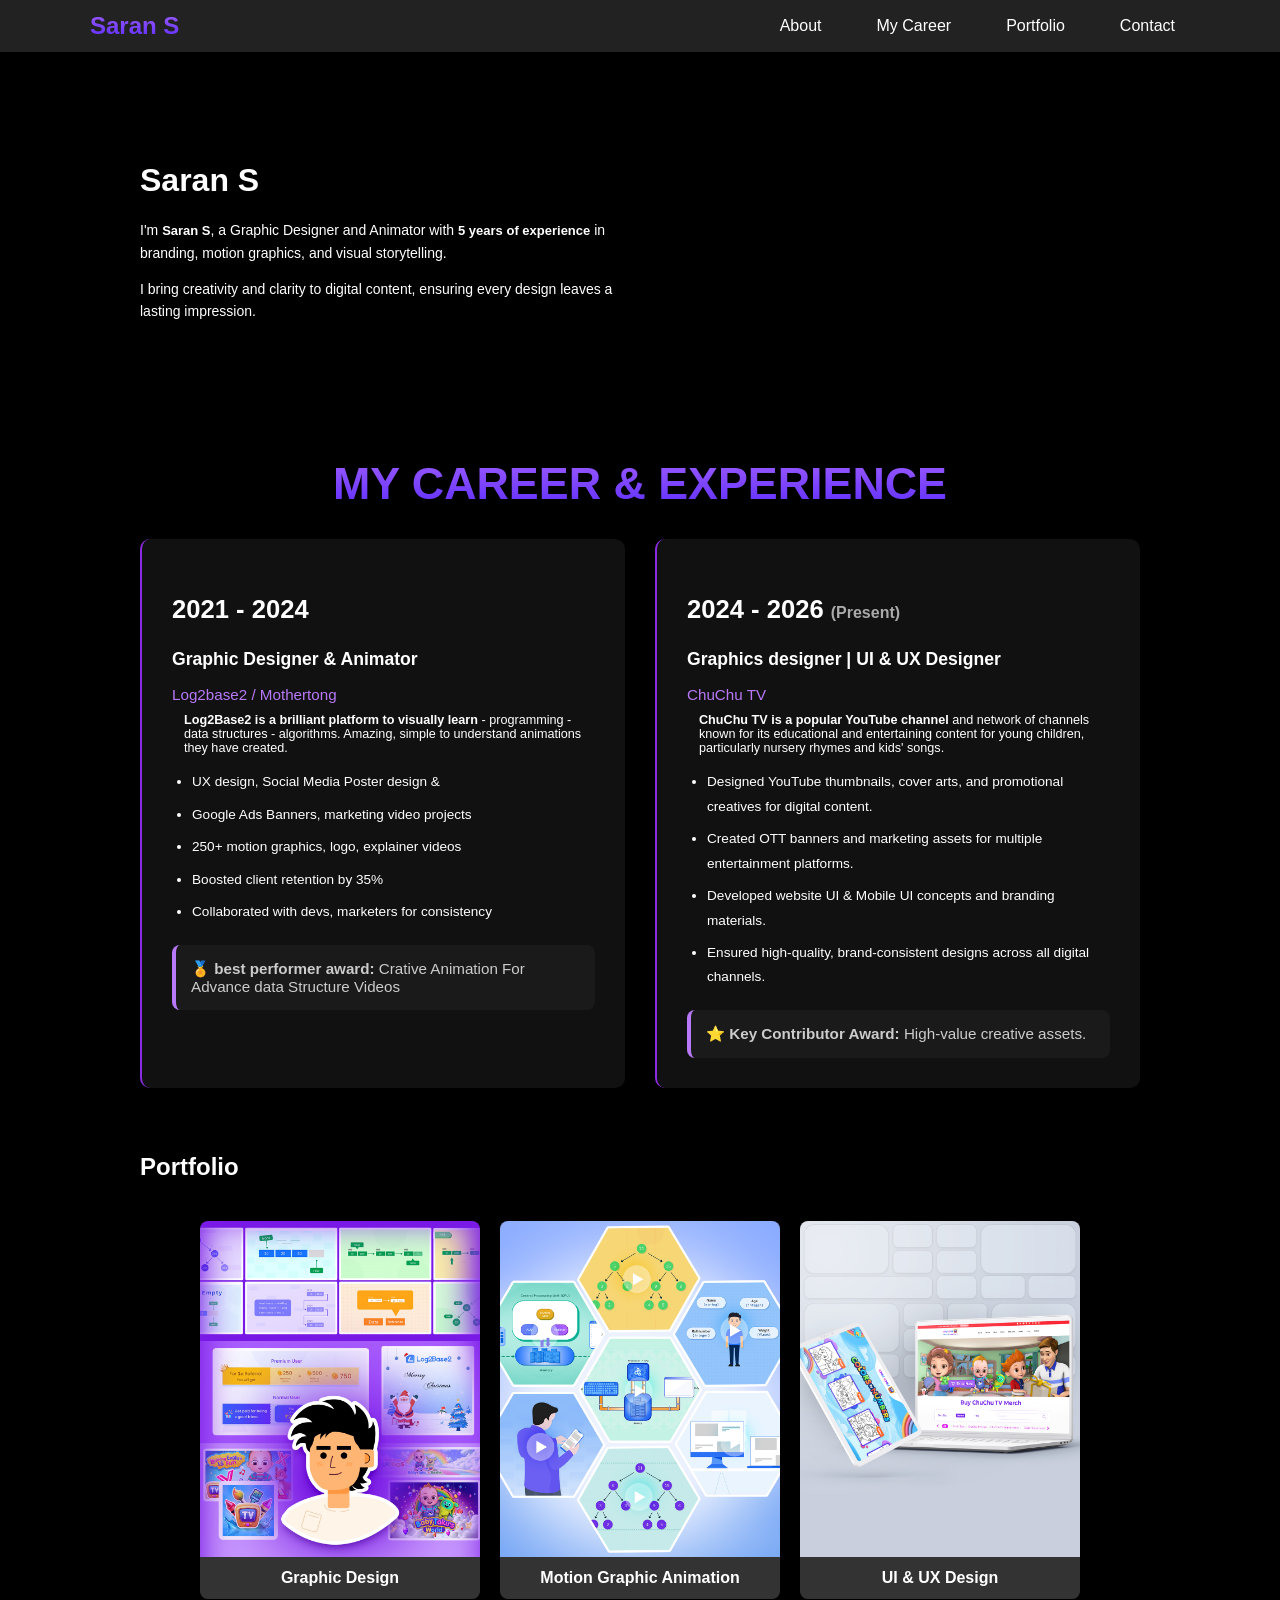
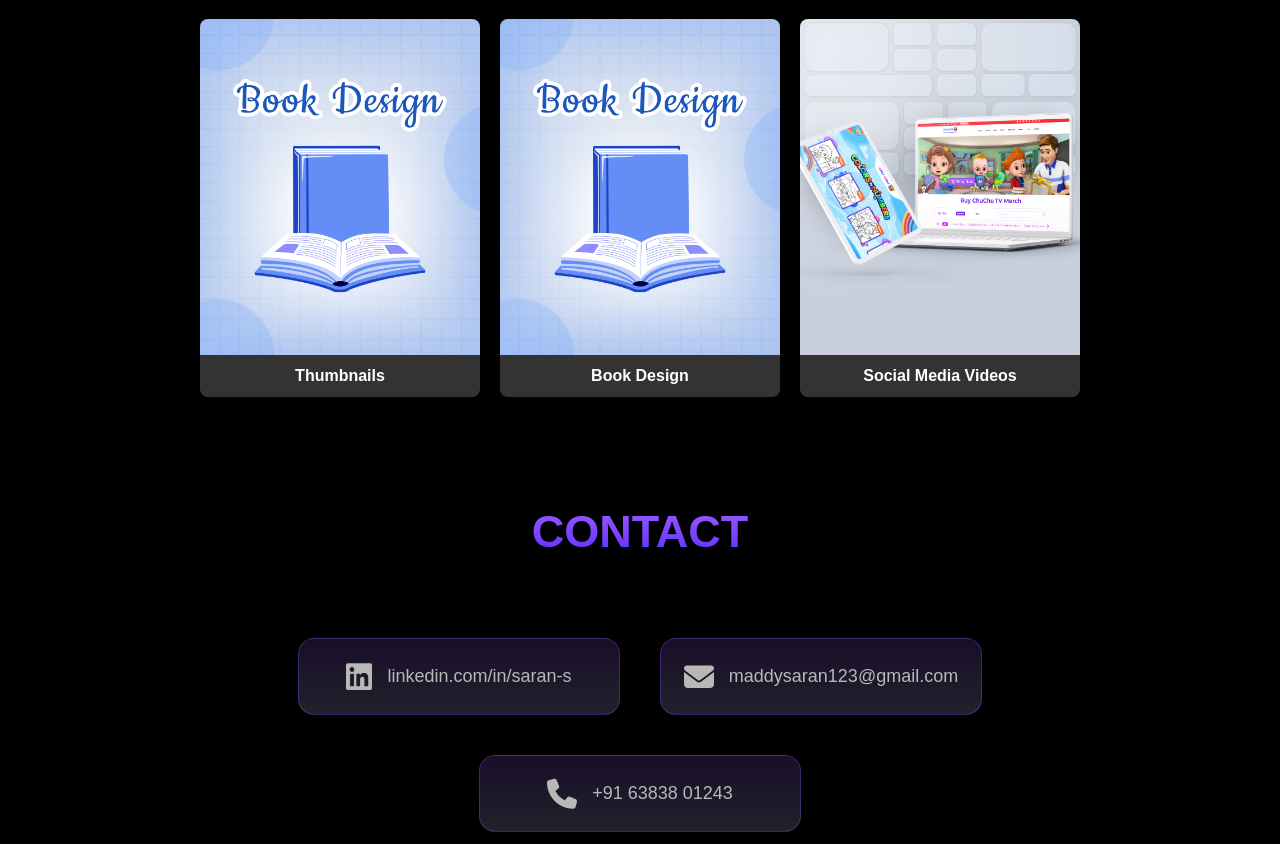
==== commit a9ec0db0: "initial commit" ====
--- a/index.html
+++ b/index.html
@@ -6,6 +6,7 @@
   <title>Saran S Portfolio</title>
 <link rel="stylesheet" href="./CSS/styles.css">
 <link rel="stylesheet" href="https://cdnjs.cloudflare.com/ajax/libs/font-awesome/6.5.1/css/all.min.css">
+
 
   <!-- tsParticles CDN for animated particles background -->
   <script src="https://cdn.jsdelivr.net/npm/tsparticles@3/tsparticles.bundle.min.js"></script>
@@ -126,7 +127,7 @@
     <div class="about-left">
       <h2>Saran S</h2>
       <p>
-        I'm <span class="font-width">Saran S</span>, a Graphic Designer and Animator with <span class="font-width">4 years of experience</span> in branding, motion graphics, and visual storytelling.
+        I'm <span class="font-width">Saran S</span>, a Graphic Designer and Animator with <span class="font-width">5 years of experience</span> in branding, motion graphics, and visual storytelling.
       </p>
       <p>
         I bring creativity and clarity to digital content, ensuring every design leaves a lasting impression.
@@ -176,10 +177,10 @@
         <li>Created OTT banners and marketing assets for multiple entertainment platforms.</li>
         <li>Developed website UI & Mobile UI concepts and branding materials.</li>
         <li>Ensured high-quality, brand-consistent designs across all digital channels.</li>
-        <li>Led thumbnail design and creative asset development for 13+ YouTube sub-channels, delivering engaging visuals that enhanced audience reach and brand presence.</li>
+        <!-- <li>Led thumbnail design and creative asset development for 13+ YouTube sub-channels, delivering engaging visuals that enhanced audience reach and brand presence.</li> -->
       </ul>
       <div class="award">
-        <strong>🔥 Trailblazer Award:</strong> Pitch decks & animation<br>
+        <!-- <strong>🔥 Trailblazer Award:</strong> Pitch decks & animation<br> -->
         <strong>⭐ Key Contributor Award:</strong> High-value creative assets.
       </div>
     </div>
@@ -237,37 +238,39 @@
 </section>
 
 
-<section id="contact">
-  
-<h2>Contact</h2>
-
-<div class="card">
-<p>
-  <i class="fas fa-envelope"></i>
-  <a href="mailto:maddysaran123@gmail.com">maddysaran123@gmail.com</a>
-</p>
-
-<p>
-  <i class="fas fa-phone"></i>
-  <a href="tel:+919876543210">+91 98765 43210</a>
-</p>
-
-<p>
-  <i class="fab fa-instagram"></i>
-  <a href="https://www.instagram.com/__sarann__46/" target="_blank">@__sarann__46</a>
-</p>
-
-<p>
-  <i class="fab fa-linkedin"></i>
-  <a href="https://www.linkedin.com/in/saran-s-b977021a2" target="_blank">https://www.linkedin.com/in/saran-s-b977021a2/</a>
-</p>
-</div>
+<section id="contact" class="contact-section">
+
+    <h2>CONTACT</h2>
+
+    <div class="contact-container">
+
+        <a href="https://www.linkedin.com/in/saran-s-b977021a2" target="_blank" class="contact-card">
+            <i class="fa-brands fa-linkedin"></i>
+            <span>linkedin.com/in/saran-s</span>
+        </a>
+
+        <a href="mailto:maddysaran123@gmail.com" class="contact-card">
+            <i class="fa-solid fa-envelope"></i>
+            <span>maddysaran123@gmail.com</span>
+        </a>
+
+        <a href="tel:+916383802143" class="contact-card">
+            <i class="fa-solid fa-phone"></i>
+            <span>+91 63838 01243</span>
+        </a>
+
+    </div>
+
+    <!-- <div class="resume-btn">
+        <a href="resume.pdf" target="_blank">📄 Resume</a>
+    </div> -->
 
 </section>
 
+<!-- 
 <footer>
   <p>© 2025 Saran S. All rights reserved.</p>
-</footer>
+</footer> -->
 
 <!-- Lightbox Modal -->
 <div id="lightbox" onclick="closeLightbox(event)">
--- a/CSS/styles.css
+++ b/CSS/styles.css
@@ -33,6 +33,9 @@
 
 .logo a {
   color: #b879f8;
+      background:linear-gradient(to bottom,#9d5cff,#5e2eff);
+    -webkit-background-clip:text;
+    -webkit-text-fill-color:transparent;
   text-decoration: none;
   font-size: 24px;
   font-weight: bold;
@@ -484,6 +487,9 @@
   text-align: center;
   font-size: 2.8rem;
   color: #b879f8;
+    background:linear-gradient(to bottom,#9d5cff,#5e2eff);
+    -webkit-background-clip:text;
+    -webkit-text-fill-color:transparent;
   margin-bottom: 30px;
   font-weight: bold;
   text-transform: uppercase;
@@ -719,4 +725,68 @@
     color: #bdbdbd;
     font-size: 16px;
     line-height: 1.6;
-}+}
+
+/* contact page new update */
+
+.contact-section{
+    padding:12px 20px;
+    text-align:center;
+    background:#000;
+}
+
+.contact-section h2{
+    font-size:45px;
+    font-weight:600;
+    margin-bottom:80px;
+    background:linear-gradient(to bottom,#9d5cff,#5e2eff);
+    -webkit-background-clip:text;
+    -webkit-text-fill-color:transparent;
+}
+
+.contact-container{
+    display:flex;
+    justify-content:center;
+    gap:40px;
+    flex-wrap:wrap;
+}
+
+.contact-card{
+    width:320px;
+    height:75px;
+
+    display:flex;
+    align-items:center;
+    justify-content:center;
+    gap:15px;
+
+    text-decoration:none;
+    color:#b8b8b8;
+
+    border:1px solid rgba(140,90,255,.3);
+
+    background:linear-gradient(
+        180deg,
+        rgba(31,17,52,.8),
+        rgba(42,42,54,.8)
+    );
+
+    border-radius:16px;
+
+    transition:.3s;
+}
+
+.contact-card i{
+    font-size:30px;
+}
+
+.contact-card span{
+    font-size:18px;
+}
+
+.contact-card:hover{
+    transform:translateY(-5px);
+    color:white;
+}
+
+
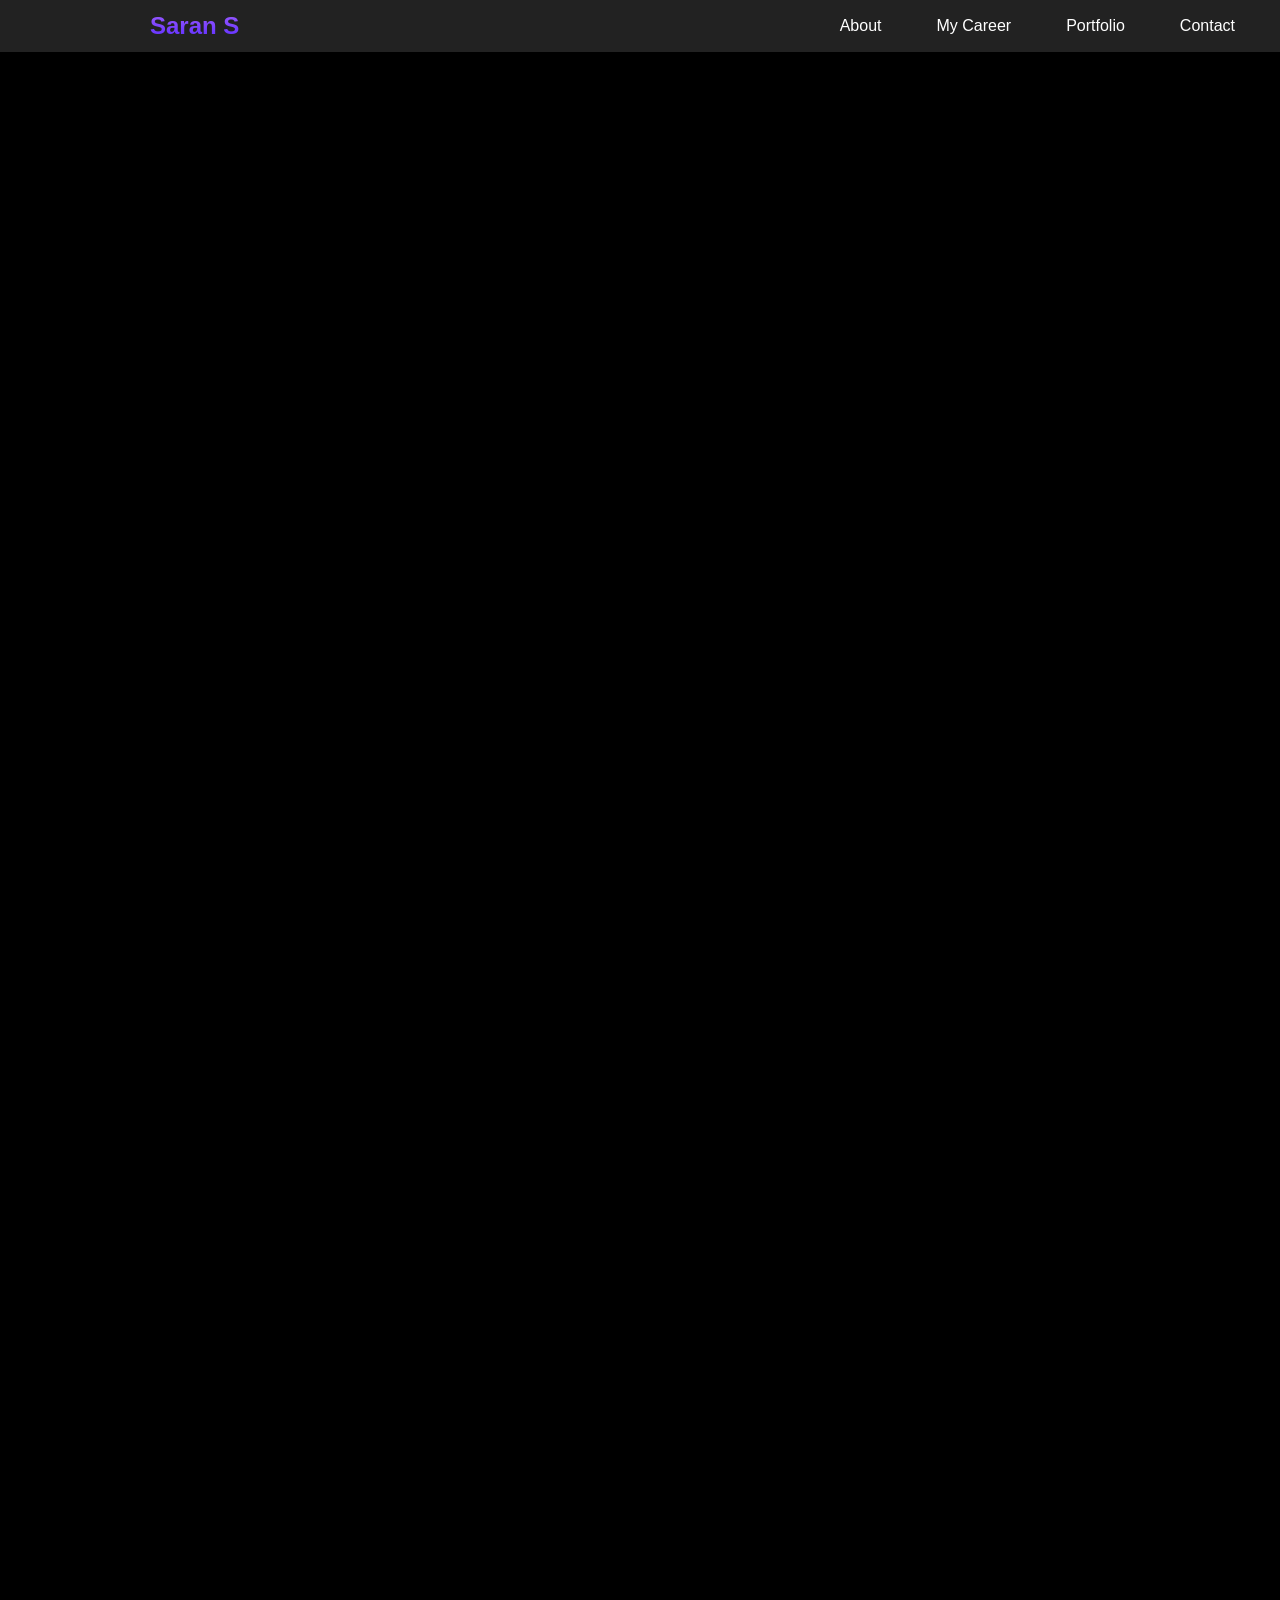
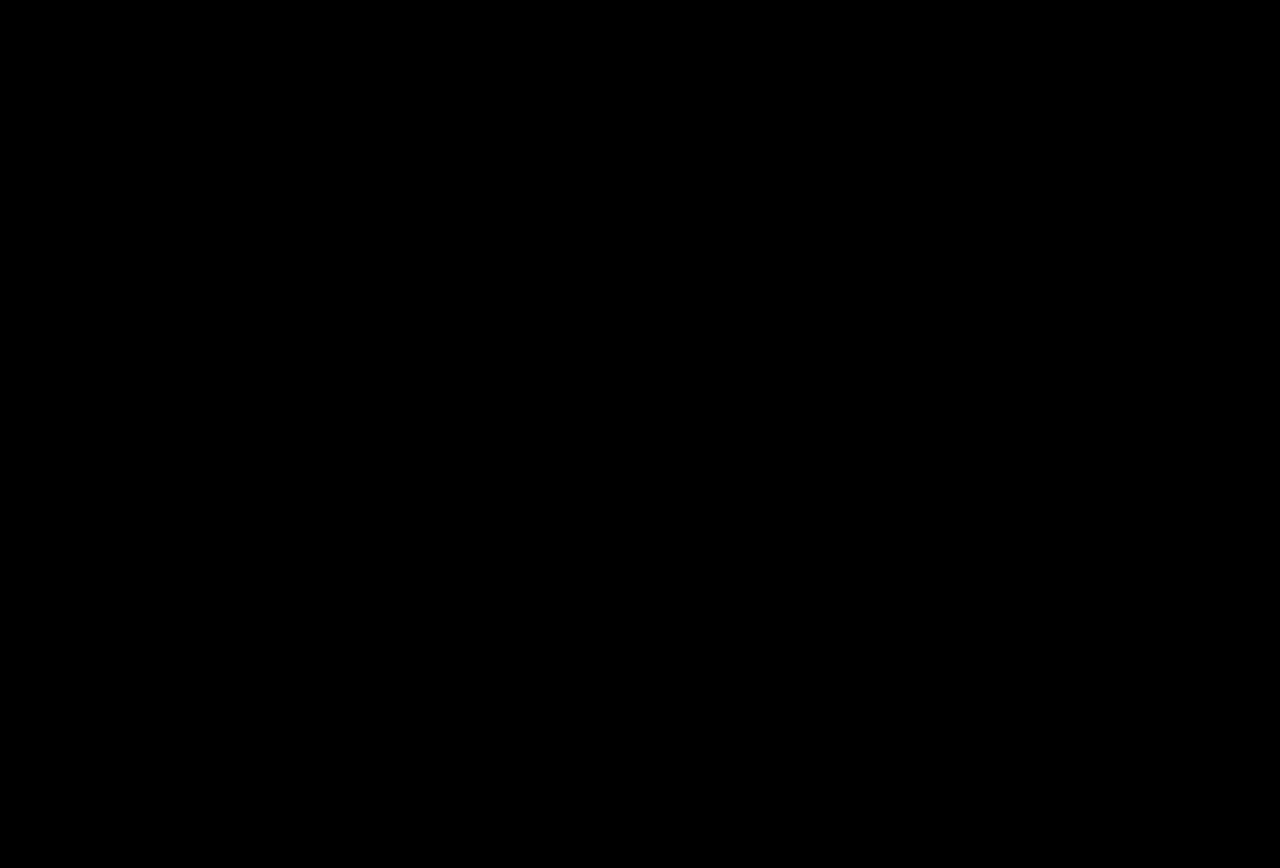
==== commit f861affd: "initial commit" ====
--- a/index.html
+++ b/index.html
@@ -20,6 +20,7 @@
       transition: background-color 0.3s;
       position: relative;
       z-index: 1;
+          padding-top: 80px;
     }
 
     /* Particle canvas styling */
@@ -32,32 +33,26 @@
   z-index: 0;
 }
 
-
-/* header {
-  background-color: #222;
-  color: white;
-  padding: 12px 60px;
-  position: sticky;
-  top: 0;
-  z-index: 1000;
-} */
  header {
-  background: #222;
-  padding: 12px 60px;
-}
-/* .nav-links a:hover {
-  color: #00c3ff;
-} */
-
-    footer {
+    position: fixed;
+    top: 0;
+    left: 0;
+    width: 100%;
+
+    background: #222;
+    padding: 12px 60px;
+    z-index: 1000;
+
+}
+
+    /* footer {
       background-color: #222;
       color: white;
       text-align: center;
       padding: 20px;
       margin-top: 40px;
-    }
-
-    
+    } */
+   
 
     #lightbox {
       display: none;
@@ -92,6 +87,32 @@
     #lightbox button:hover {
       color: #f39c12;
     }
+
+    /* Animation */
+    /* About */
+#about {
+    transform: translateX(-80px);
+}
+
+/* Career */
+#career {
+    transform: translateY(80px);
+}
+
+/* Portfolio */
+#portfolio {
+    transform: translateX(80px);
+}
+
+/* Contact */
+#contact {
+    transform: scale(0.9);
+}
+
+.show {
+    opacity: 1 !important;
+    transform: translate(0,0) scale(1) !important;
+}
   </style>
 </head>
 <body>
@@ -116,12 +137,7 @@
 </header>
 
 
-<section id="about" class="angled-section">
-<!-- <div class="video-container">
-  <video autoplay muted loop playsinline>
-    <source src="videos/profile.mp4" type="video/mp4">
-  </video>
-</div> -->
+<section id="about" class="angled-section animate-section">
 
   <div class="about-wrapper">
     <div class="about-left">
@@ -134,17 +150,16 @@
       </p>
     </div>
 
-    <div class="about-right">
-      <video autoplay muted loop playsinline width="100%">
-        <source src="\Videos\Intro_Portfolio.mp4" type="video/mp4">
-        Your browser does not support the video tag.
-      </video>
-    </div>
-  </div>
+<div class="about-right">
+  <video autoplay muted loop playsinline width="100%">
+    <source src="Videos/Intro_Portfolio.mp4" type="video/mp4">
+    Your browser does not support the video tag.
+  </video>
+</div>
 </section>
 
 
-<section id="career" class="career-section">
+<section id="career" class="career-section animate-section">
   <h2 class="section-title">My Career & Experience</h2>
   <div class="career-container">
     <!-- Left Block -->
@@ -188,7 +203,7 @@
 </section>
 
 
-<section id="portfolio">
+<section id="portfolio" class="animate-section">
   <h2>Portfolio</h2>
   <div class="portfolio-grid">
     <div class="portfolio-card">
@@ -238,7 +253,7 @@
 </section>
 
 
-<section id="contact" class="contact-section">
+<section id="contact" class="contact-section animate-section">
 
     <h2>CONTACT</h2>
 
@@ -349,6 +364,24 @@
       }
     }
   });
+
+
+const sections = document.querySelectorAll('.animate-section');
+
+const observer = new IntersectionObserver((entries) => {
+    entries.forEach(entry => {
+        if (entry.isIntersecting) {
+            entry.target.classList.add('show');
+        }
+    });
+}, {
+    threshold: 0.2
+});
+
+sections.forEach(section => {
+    observer.observe(section);
+});
+
 </script>
 
 </body>
--- a/CSS/styles.css
+++ b/CSS/styles.css
@@ -385,15 +385,14 @@
 
 .about-right {
   flex: 1;
-  text-align: center;
   min-width: 250px;
 }
 
-.about-right img {
-  max-width: 100%;
+.about-right video {
+  width: 100%;
   height: auto;
   border-radius: 12px;
-  box-shadow: 0 0 20px rgba(0, 0, 0, 0.15);
+  display: block;
 }
 
 body {
@@ -789,4 +788,16 @@
     color:white;
 }
 
-
+/* Animation */
+
+.animate-section {
+    opacity: 0;
+    transform: translateY(60px);
+    transition: all 0.8s ease;
+}
+
+.animate-section.show {
+    opacity: 1;
+    transform: translateY(0);
+}
+
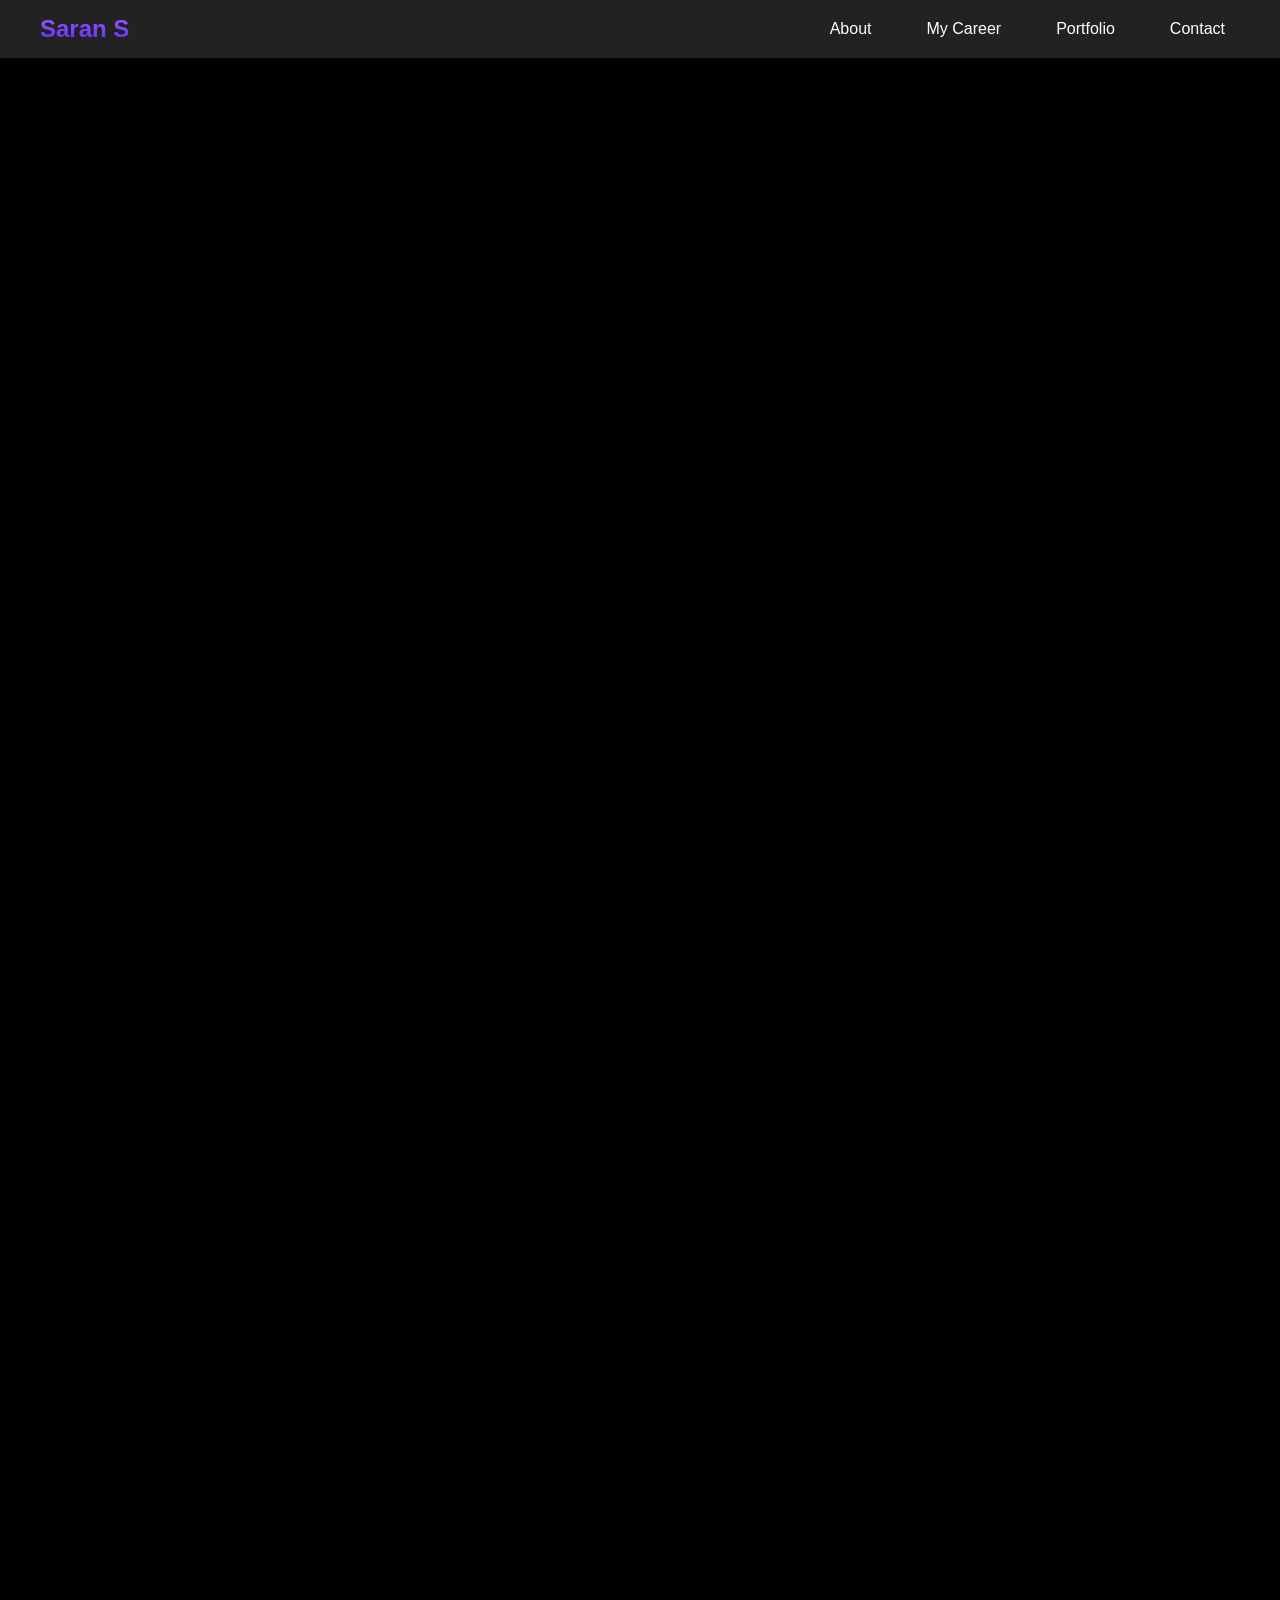
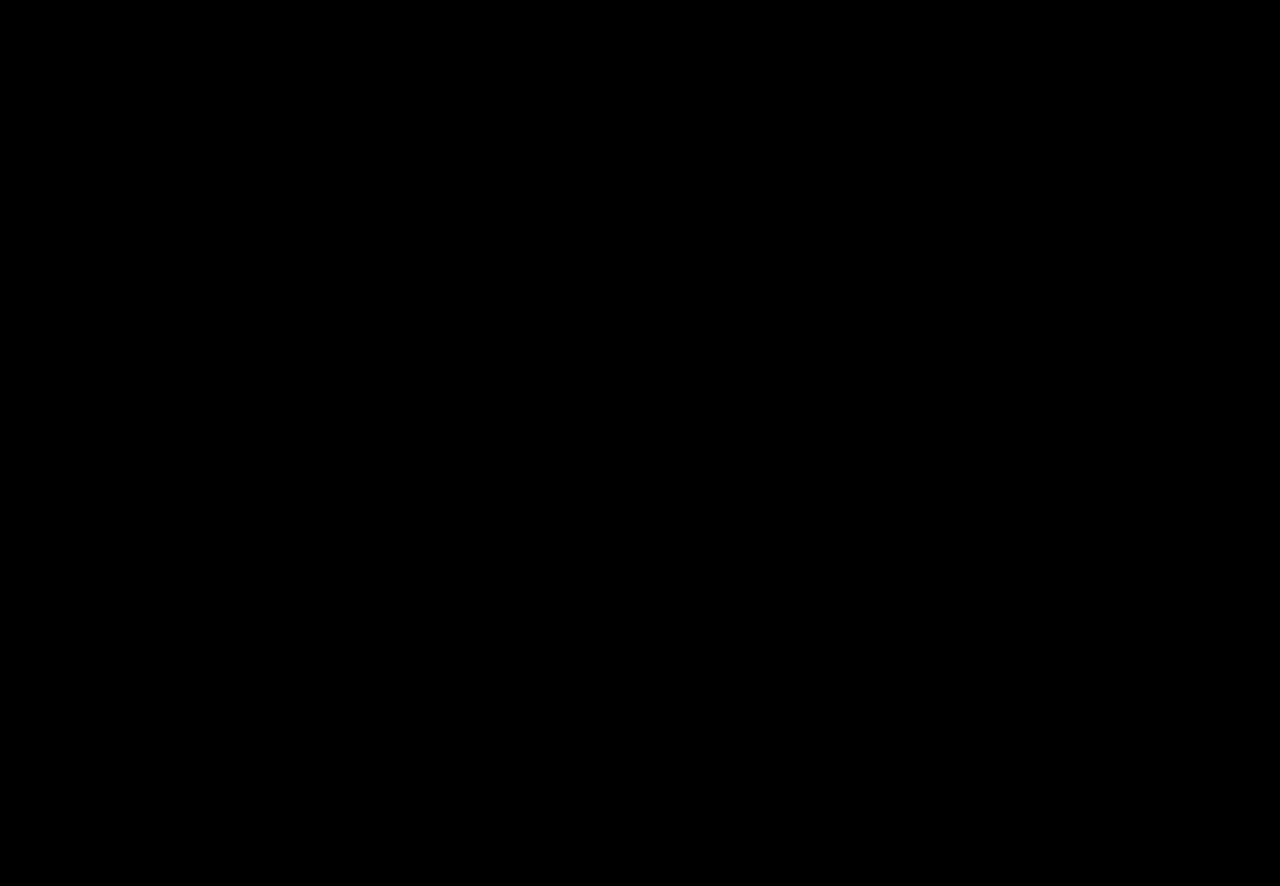
==== commit 6ead6ad2: "initial commit" ====
--- a/index.html
+++ b/index.html
@@ -20,7 +20,7 @@
       transition: background-color 0.3s;
       position: relative;
       z-index: 1;
-          padding-top: 80px;
+    padding-top: 80px;
     }
 
     /* Particle canvas styling */
@@ -33,16 +33,15 @@
   z-index: 0;
 }
 
- header {
+/* Header */
+header {
     position: fixed;
     top: 0;
     left: 0;
     width: 100%;
-
     background: #222;
-    padding: 12px 60px;
     z-index: 1000;
-
+    padding: 15px 0;
 }
 
     /* footer {
@@ -230,7 +229,7 @@
     <!-- 🔽 NEW 3 ITEMS BELOW 🔽 -->
 
     <div class="portfolio-card">
-      <a href="viewer.html?img=img/Print_Designs.jpg">
+      <a href="page-4.html">
         <img src="img/Print_Designs.jpg" alt="Thumbnails" />
         <div class="card-caption">Thumbnails</div>
       </a>
--- a/CSS/styles.css
+++ b/CSS/styles.css
@@ -24,53 +24,71 @@
 
 
 .header-container {
-  display: flex;
-  justify-content: space-between;
-  align-items: center;
-  max-width: 1100px;
-  margin: auto;
-}
-
+    max-width: 1200px;
+    margin: auto;
+    padding: 0 20px;
+    
+
+    display: flex;
+    justify-content: space-between;
+    align-items: center;
+}
 .logo a {
-  color: #b879f8;
-      background:linear-gradient(to bottom,#9d5cff,#5e2eff);
+    color: white;
+        background:linear-gradient(to bottom,#9d5cff,#5e2eff);
     -webkit-background-clip:text;
     -webkit-text-fill-color:transparent;
-  text-decoration: none;
-  font-size: 24px;
-  font-weight: bold;
-}
-
+    text-decoration: none;
+    font-size: 24px;
+    font-weight: 700;
+}
+
+/* Navigation */
 .nav-links {
-  display: flex;
-  gap: 25px;
+    display: flex;
+    gap: 25px;
 }
 
 .nav-links a {
-  color: white;
-  text-decoration: none;
+    color: white;
+    text-decoration: none;
+    font-size: 16px;
+}
+
+.nav-links a:hover {
+    color: #b879f8;
 }
 
 /* Mobile Responsive */
 @media (max-width: 768px) {
 
-  .header-container {
-    flex-direction: column;
-    gap: 15px;
-  }
-
-  .nav-links {
-    flex-direction: column;
-    align-items: center;
-    gap: 12px;
-  }
-
-}
-
-.nav-links a:hover {
-  color: #b879f8;
-}
-
+    header {
+        padding: 12px 0;
+    }
+
+    .header-container {
+        flex-direction: column;
+        gap: 12px;
+    }
+
+    .logo a {
+        font-size: 22px;
+    }
+
+    .nav-links {
+        flex-wrap: wrap;
+        justify-content: center;
+        gap: 15px;
+    }
+
+    .nav-links a {
+        font-size: 14px;
+    }
+
+    body {
+        padding-top: 110px;
+    }
+}
 
     nav a {
       margin: 0 15px;
@@ -730,6 +748,7 @@
 
 .contact-section{
     padding:12px 20px;
+    padding-bottom: 30px;
     text-align:center;
     background:#000;
 }
